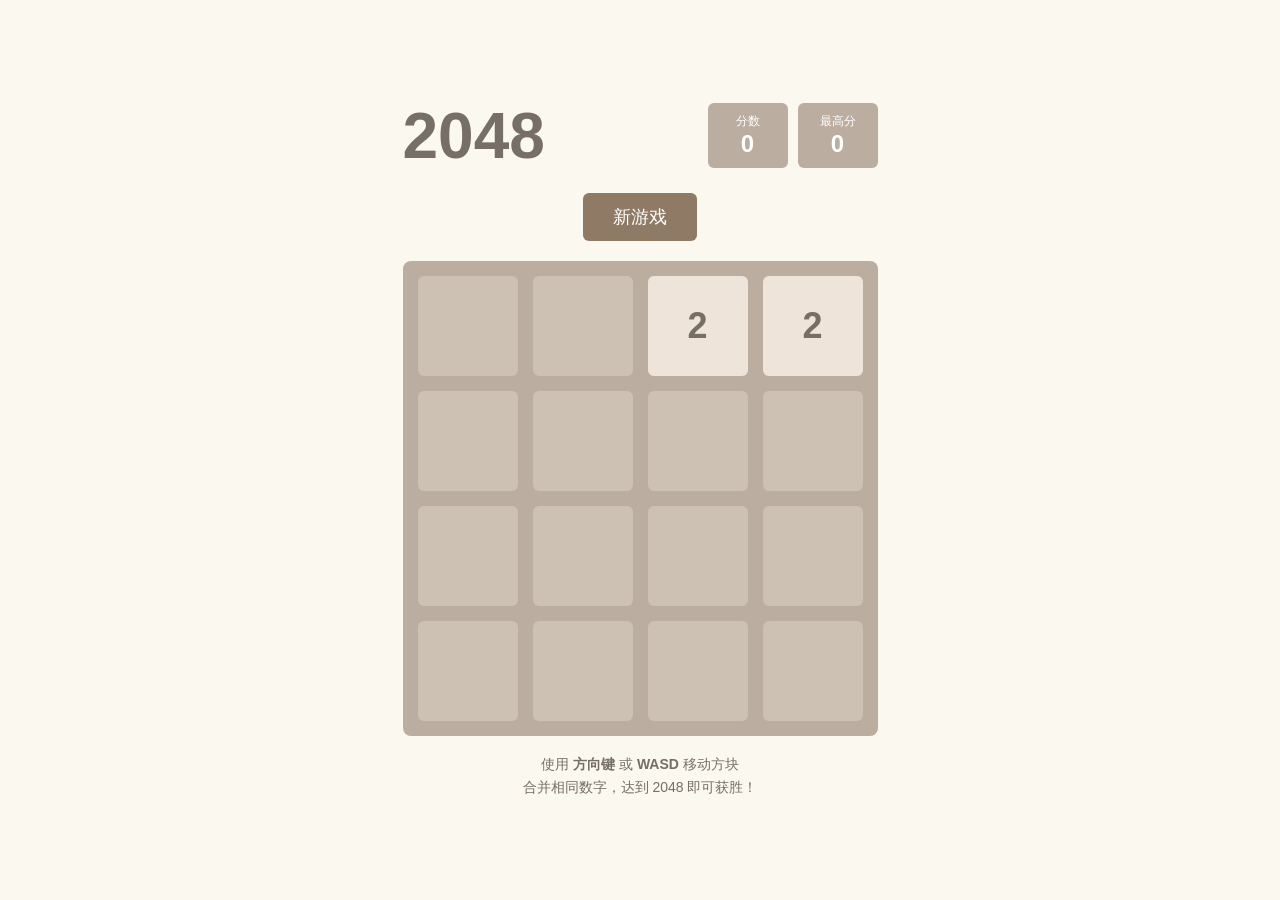
==== 2048/index.html @ 3dea7526 "2048小游戏" ====
<!DOCTYPE html>
<html lang="zh-CN">
<head>
    <meta charset="UTF-8">
    <meta name="viewport" content="width=device-width, initial-scale=1.0">
    <title>2048 游戏</title>
    <link rel="stylesheet" href="style.css">
</head>
<body>
    <div class="container">
        <div class="header">
            <h1>2048</h1>
            <div class="scores">
                <div class="score-box">
                    <span class="label">分数</span>
                    <span id="score">0</span>
                </div>
                <div class="score-box">
                    <span class="label">最高分</span>
                    <span id="best-score">0</span>
                </div>
            </div>
        </div>
        <div class="controls">
            <button id="new-game-btn">新游戏</button>
        </div>
        <div class="game-container">
            <div id="game-board"></div>
        </div>
        <div id="game-message" class="game-message">
            <p></p>
            <button id="retry-btn">重试</button>
        </div>
        <div class="instructions">
            <p>使用 <strong>方向键</strong> 或 <strong>WASD</strong> 移动方块</p>
            <p>合并相同数字，达到 2048 即可获胜！</p>
        </div>
    </div>
    <script src="game.js"></script>
</body>
</html>
---- 2048/style.css ----
* {
    margin: 0;
    padding: 0;
    box-sizing: border-box;
}

body {
    font-family: 'Arial', sans-serif;
    background: #faf8ef;
    display: flex;
    justify-content: center;
    align-items: center;
    min-height: 100vh;
}

.container {
    text-align: center;
}

.header {
    display: flex;
    justify-content: space-between;
    align-items: center;
    margin-bottom: 20px;
}

h1 {
    font-size: 64px;
    color: #776e65;
}

.scores {
    display: flex;
    gap: 10px;
}

.score-box {
    background: #bbada0;
    color: white;
    padding: 10px 20px;
    border-radius: 6px;
    min-width: 80px;
}

.score-box .label {
    display: block;
    font-size: 12px;
    text-transform: uppercase;
}

.score-box span:last-child {
    font-size: 24px;
    font-weight: bold;
}

.controls {
    margin-bottom: 20px;
}

#new-game-btn {
    background: #8f7a66;
    color: white;
    border: none;
    padding: 12px 30px;
    border-radius: 6px;
    font-size: 18px;
    cursor: pointer;
    transition: background 0.2s;
}

#new-game-btn:hover {
    background: #9f8b77;
}

.game-container {
    position: relative;
    background: #bbada0;
    border-radius: 8px;
    padding: 15px;
    display: inline-block;
}

#game-board {
    display: grid;
    grid-template-columns: repeat(4, 100px);
    grid-template-rows: repeat(4, 100px);
    gap: 15px;
}

.cell {
    background: rgba(238, 228, 218, 0.35);
    border-radius: 6px;
}

.tile {
    position: absolute;
    width: 100px;
    height: 100px;
    border-radius: 6px;
    display: flex;
    justify-content: center;
    align-items: center;
    font-size: 36px;
    font-weight: bold;
    transition: all 0.15s ease;
}

.tile-2 { background: #eee4da; color: #776e65; }
.tile-4 { background: #ede0c8; color: #776e65; }
.tile-8 { background: #f2b179; color: white; }
.tile-16 { background: #f59563; color: white; }
.tile-32 { background: #f67c5f; color: white; }
.tile-64 { background: #f65e3b; color: white; }
.tile-128 { background: #edcf72; color: white; font-size: 30px; }
.tile-256 { background: #edcc61; color: white; font-size: 30px; }
.tile-512 { background: #edc850; color: white; font-size: 30px; }
.tile-1024 { background: #edc53f; color: white; font-size: 24px; }
.tile-2048 { background: #edc22e; color: white; font-size: 24px; }

.tile-new {
    animation: appear 0.2s ease;
}

.tile-merged {
    animation: pop 0.2s ease;
}

@keyframes appear {
    0% { transform: scale(0); opacity: 0; }
    100% { transform: scale(1); opacity: 1; }
}

@keyframes pop {
    0% { transform: scale(1); }
    50% { transform: scale(1.2); }
    100% { transform: scale(1); }
}

.game-message {
    display: none;
    position: absolute;
    top: 0;
    left: 0;
    right: 0;
    bottom: 0;
    background: rgba(238, 228, 218, 0.73);
    border-radius: 8px;
    flex-direction: column;
    justify-content: center;
    align-items: center;
    z-index: 100;
}

.game-message.active {
    display: flex;
}

.game-message p {
    font-size: 48px;
    font-weight: bold;
    color: #776e65;
    margin-bottom: 20px;
}

.game-message.win {
    background: rgba(237, 194, 46, 0.5);
}

.game-message.win p {
    color: #f9f6f2;
}

#retry-btn {
    background: #8f7a66;
    color: white;
    border: none;
    padding: 12px 30px;
    border-radius: 6px;
    font-size: 18px;
    cursor: pointer;
}

#retry-btn:hover {
    background: #9f8b77;
}

.instructions {
    margin-top: 20px;
    color: #776e65;
    font-size: 14px;
}

.instructions p {
    margin: 5px 0;
}
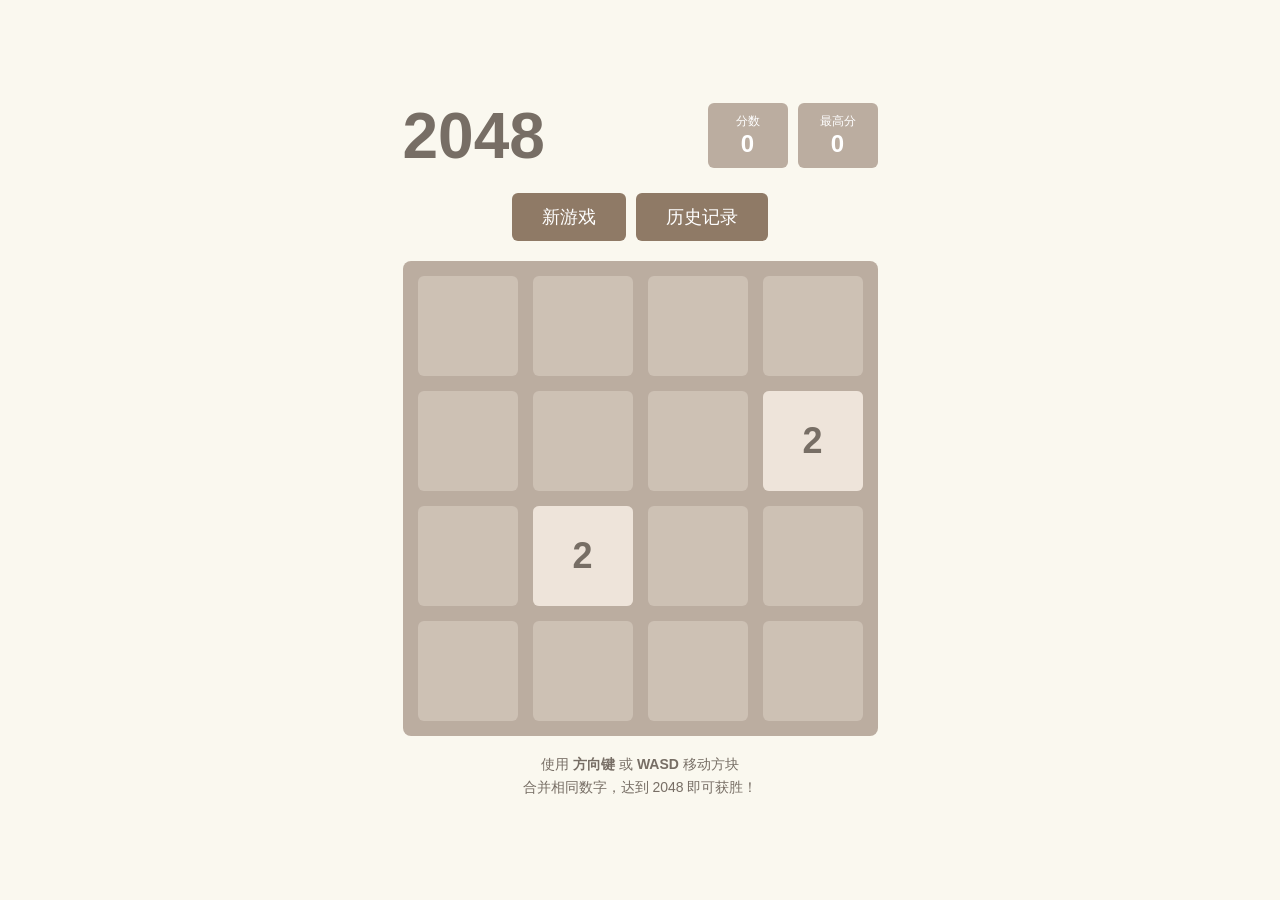
==== commit e1796285: "增加五子棋小游戏" ====
--- a/2048/index.html
+++ b/2048/index.html
@@ -23,6 +23,7 @@
         </div>
         <div class="controls">
             <button id="new-game-btn">新游戏</button>
+            <button id="history-btn">历史记录</button>
         </div>
         <div class="game-container">
             <div id="game-board"></div>
@@ -37,5 +38,14 @@
         </div>
     </div>
     <script src="game.js"></script>
+    <div id="history-modal" class="modal">
+        <div class="modal-content">
+            <div class="modal-header">
+                <h2>最近十次游戏记录</h2>
+                <button id="close-history" class="close-btn">&times;</button>
+            </div>
+            <div id="history-list" class="history-list"></div>
+        </div>
+    </div>
 </body>
 </html>
--- a/2048/style.css
+++ b/2048/style.css
@@ -55,6 +55,9 @@
 
 .controls {
     margin-bottom: 20px;
+    display: flex;
+    gap: 10px;
+    justify-content: center;
 }
 
 #new-game-btn {
@@ -193,3 +196,144 @@
 .instructions p {
     margin: 5px 0;
 }
+
+#history-btn {
+    background: #8f7a66;
+    color: white;
+    border: none;
+    padding: 12px 30px;
+    border-radius: 6px;
+    font-size: 18px;
+    cursor: pointer;
+    transition: background 0.2s;
+}
+
+#history-btn:hover {
+    background: #9f8b77;
+}
+
+.modal {
+    display: none;
+    position: fixed;
+    top: 0;
+    left: 0;
+    width: 100%;
+    height: 100%;
+    background: rgba(0, 0, 0, 0.5);
+    z-index: 1000;
+    justify-content: center;
+    align-items: center;
+}
+
+.modal.active {
+    display: flex;
+}
+
+.modal-content {
+    background: #faf8ef;
+    border-radius: 12px;
+    width: 90%;
+    max-width: 500px;
+    max-height: 80vh;
+    overflow: hidden;
+    box-shadow: 0 4px 20px rgba(0, 0, 0, 0.3);
+}
+
+.modal-header {
+    display: flex;
+    justify-content: space-between;
+    align-items: center;
+    padding: 20px;
+    background: #bbada0;
+    color: white;
+}
+
+.modal-header h2 {
+    font-size: 24px;
+    margin: 0;
+}
+
+.close-btn {
+    background: none;
+    border: none;
+    color: white;
+    font-size: 28px;
+    cursor: pointer;
+    padding: 0;
+    line-height: 1;
+}
+
+.close-btn:hover {
+    opacity: 0.8;
+}
+
+.history-list {
+    padding: 20px;
+    overflow-y: auto;
+    max-height: calc(80vh - 80px);
+}
+
+.no-history {
+    text-align: center;
+    color: #776e65;
+    font-size: 16px;
+    padding: 20px;
+}
+
+.history-item {
+    display: flex;
+    justify-content: space-between;
+    align-items: center;
+    padding: 12px 0;
+    border-bottom: 1px solid #ede0c8;
+    gap: 10px;
+}
+
+.history-item:last-child {
+    border-bottom: none;
+}
+
+.history-rank {
+    font-weight: bold;
+    color: #776e65;
+    min-width: 30px;
+}
+
+.history-date {
+    color: #776e65;
+    font-size: 14px;
+    flex: 1;
+}
+
+.history-score {
+    font-weight: bold;
+    color: #776e65;
+    min-width: 60px;
+    text-align: right;
+}
+
+.history-result {
+    padding: 4px 8px;
+    border-radius: 4px;
+    font-size: 12px;
+    font-weight: bold;
+    min-width: 40px;
+    text-align: center;
+}
+
+.history-result.win {
+    background: #edc22e;
+    color: white;
+}
+
+.history-result.lose {
+    background: #bbada0;
+    color: white;
+}
+
+.history-tile {
+    color: #776e65;
+    font-size: 14px;
+    min-width: 60px;
+    text-align: right;
+}
